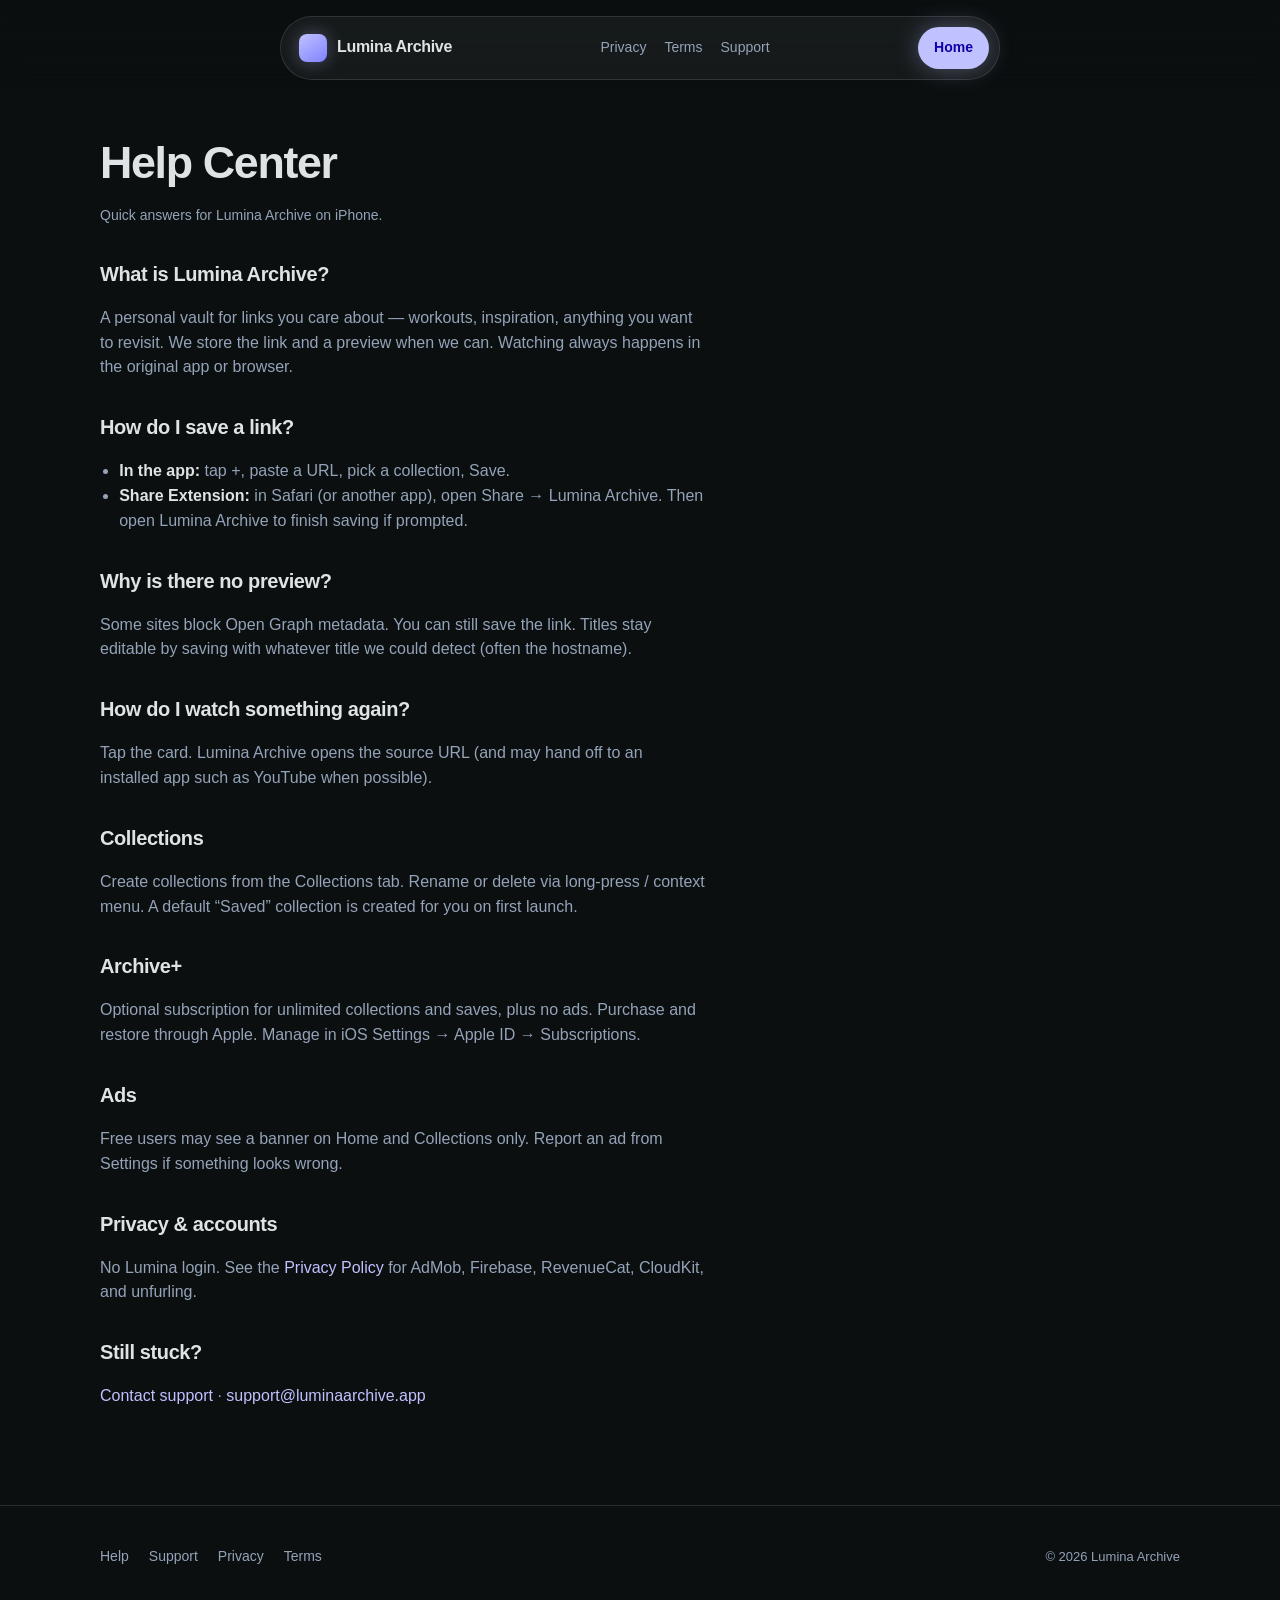
==== help/index.html @ 1142b21a "Add Lumina Archive marketing and legal static site. Minimal dark landing page plus help, privacy, te" ====
<!DOCTYPE html>
<html lang="en">
<head>
  <meta charset="utf-8" />
  <meta name="viewport" content="width=device-width, initial-scale=1" />
  <title>Help — Lumina Archive</title>
  <meta name="description" content="Help for Lumina Archive: save links, collections, Share Extension, Archive+, and opening sources." />
  <meta name="theme-color" content="#0b0f10" />
  <link rel="stylesheet" href="/css/site.css" />
</head>
<body>
  <header class="site-header">
    <nav class="navpill" aria-label="Primary">
      <a class="brand" href="/">
        <span class="brand-mark" aria-hidden="true"></span>
        Lumina Archive
      </a>
      <div class="nav-links">
        <a href="/privacy/">Privacy</a>
        <a href="/terms/">Terms</a>
        <a href="/support/">Support</a>
      </div>
      <a class="btn btn-primary btn-nav" href="/">Home</a>
    </nav>
  </header>

  <main class="page wrap">
    <h1>Help Center</h1>
    <p class="page-meta">Quick answers for Lumina Archive on iPhone.</p>

    <div class="prose">
      <h2>What is Lumina Archive?</h2>
      <p>A personal vault for links you care about — workouts, inspiration, anything you want to revisit. We store the link and a preview when we can. Watching always happens in the original app or browser.</p>

      <h2>How do I save a link?</h2>
      <ul>
        <li><strong>In the app:</strong> tap +, paste a URL, pick a collection, Save.</li>
        <li><strong>Share Extension:</strong> in Safari (or another app), open Share → Lumina Archive. Then open Lumina Archive to finish saving if prompted.</li>
      </ul>

      <h2>Why is there no preview?</h2>
      <p>Some sites block Open Graph metadata. You can still save the link. Titles stay editable by saving with whatever title we could detect (often the hostname).</p>

      <h2>How do I watch something again?</h2>
      <p>Tap the card. Lumina Archive opens the source URL (and may hand off to an installed app such as YouTube when possible).</p>

      <h2>Collections</h2>
      <p>Create collections from the Collections tab. Rename or delete via long-press / context menu. A default “Saved” collection is created for you on first launch.</p>

      <h2>Archive+</h2>
      <p>Optional subscription for unlimited collections and saves, plus no ads. Purchase and restore through Apple. Manage in iOS Settings → Apple ID → Subscriptions.</p>

      <h2>Ads</h2>
      <p>Free users may see a banner on Home and Collections only. Report an ad from Settings if something looks wrong.</p>

      <h2>Privacy &amp; accounts</h2>
      <p>No Lumina login. See the <a href="/privacy/">Privacy Policy</a> for AdMob, Firebase, RevenueCat, CloudKit, and unfurling.</p>

      <h2>Still stuck?</h2>
      <p><a href="/support/">Contact support</a> · <a href="mailto:support@luminaarchive.app">support@luminaarchive.app</a></p>
    </div>
  </main>

  <footer class="site-footer">
    <div class="wrap footer-inner">
      <nav class="footer-links" aria-label="Footer">
        <a href="/help/">Help</a>
        <a href="/support/">Support</a>
        <a href="/privacy/">Privacy</a>
        <a href="/terms/">Terms</a>
      </nav>
      <p class="footer-copy">© <span id="y"></span> Lumina Archive</p>
    </div>
  </footer>
  <script>document.getElementById("y").textContent = new Date().getFullYear();</script>
</body>
</html>
---- css/site.css ----
/* Lumina Archive — marketing site
   Inspired by tryclucky.com structure: bold hero, pill nav, tight feature grid.
   Brand: dark digital vault from Lumina Stitch tokens. */

:root {
  --bg: #0b0f10;
  --bg-elevated: #191c1e;
  --surface: #1d2022;
  --surface-high: #272a2c;
  --text: #e0e3e5;
  --text-muted: #94a3b8;
  --primary: #c0c1ff;
  --primary-strong: #8083ff;
  --on-primary: #1000a9;
  --outline: rgba(255, 255, 255, 0.12);
  --radius: 20px;
  --radius-pill: 999px;
  --max: 1080px;
  --font: -apple-system, BlinkMacSystemFont, "SF Pro Text", "Segoe UI", Roboto, Helvetica, Arial, sans-serif;
}

*,
*::before,
*::after {
  box-sizing: border-box;
}

html {
  scroll-behavior: smooth;
}

body {
  margin: 0;
  font-family: var(--font);
  background: var(--bg);
  color: var(--text);
  line-height: 1.55;
  -webkit-font-smoothing: antialiased;
}

a {
  color: var(--primary);
  text-decoration: none;
}

a:hover {
  text-decoration: underline;
}

img {
  max-width: 100%;
  display: block;
}

.wrap {
  width: min(100% - 40px, var(--max));
  margin-inline: auto;
}

/* Nav — Clucky-style floating pill */
.site-header {
  position: sticky;
  top: 0;
  z-index: 40;
  padding: 16px 0 8px;
  background: linear-gradient(to bottom, rgba(11, 15, 16, 0.96), rgba(11, 15, 16, 0.75), transparent);
  backdrop-filter: blur(12px);
}

.navpill {
  display: flex;
  align-items: center;
  justify-content: space-between;
  gap: 16px;
  width: min(100% - 24px, 720px);
  margin: 0 auto;
  padding: 10px 10px 10px 18px;
  background: rgba(255, 255, 255, 0.05);
  border: 1px solid var(--outline);
  border-radius: var(--radius-pill);
  backdrop-filter: blur(20px);
}

.brand {
  display: inline-flex;
  align-items: center;
  gap: 10px;
  color: var(--text);
  font-weight: 700;
  letter-spacing: -0.02em;
  text-decoration: none;
}

.brand:hover {
  text-decoration: none;
  opacity: 0.9;
}

.brand-mark {
  width: 28px;
  height: 28px;
  border-radius: 8px;
  background: linear-gradient(145deg, var(--primary), var(--primary-strong));
  box-shadow: 0 0 18px rgba(192, 193, 255, 0.35);
}

.nav-links {
  display: none;
  gap: 18px;
  font-size: 14px;
}

.nav-links a {
  color: var(--text-muted);
  text-decoration: none;
}

.nav-links a:hover {
  color: var(--text);
}

.btn {
  display: inline-flex;
  align-items: center;
  justify-content: center;
  gap: 8px;
  padding: 12px 20px;
  border-radius: var(--radius-pill);
  font-weight: 600;
  font-size: 15px;
  border: none;
  cursor: pointer;
  text-decoration: none;
  transition: transform 0.15s ease, opacity 0.15s ease;
}

.btn:hover {
  text-decoration: none;
  transform: translateY(-1px);
}

.btn-primary {
  background: var(--primary);
  color: var(--on-primary);
  box-shadow: 0 0 24px rgba(192, 193, 255, 0.35);
}

.btn-ghost {
  background: transparent;
  color: var(--text);
  border: 1px solid var(--outline);
}

.btn-nav {
  padding: 10px 16px;
  font-size: 14px;
}

/* Hero */
.hero {
  padding: 72px 0 48px;
  text-align: center;
}

.eyebrow {
  display: inline-flex;
  align-items: center;
  gap: 8px;
  margin: 0 0 20px;
  padding: 6px 12px;
  border-radius: var(--radius-pill);
  background: rgba(192, 193, 255, 0.1);
  color: var(--primary);
  font-size: 13px;
  font-weight: 600;
  letter-spacing: 0.02em;
}

.hero h1 {
  margin: 0 auto 18px;
  max-width: 16ch;
  font-size: clamp(2.4rem, 7vw, 4.2rem);
  line-height: 1.05;
  letter-spacing: -0.04em;
  font-weight: 800;
}

.hero h1 .accent {
  color: var(--primary);
}

.hero-lead {
  margin: 0 auto 28px;
  max-width: 38ch;
  color: var(--text-muted);
  font-size: clamp(1.05rem, 2.4vw, 1.25rem);
}

.hero-actions {
  display: flex;
  flex-wrap: wrap;
  gap: 12px;
  justify-content: center;
}

.hero-note {
  margin: 18px 0 0;
  color: var(--text-muted);
  font-size: 13px;
}

/* Feature grid */
.section {
  padding: 56px 0;
}

.section-title {
  margin: 0 0 12px;
  font-size: clamp(1.6rem, 4vw, 2.2rem);
  letter-spacing: -0.03em;
  text-align: center;
}

.section-lead {
  margin: 0 auto 36px;
  max-width: 42ch;
  text-align: center;
  color: var(--text-muted);
}

.grid {
  display: grid;
  gap: 16px;
  grid-template-columns: 1fr;
}

.card {
  padding: 24px;
  background: var(--surface);
  border: 1px solid var(--outline);
  border-radius: var(--radius);
}

.card h3 {
  margin: 0 0 8px;
  font-size: 1.15rem;
  letter-spacing: -0.02em;
}

.card p {
  margin: 0;
  color: var(--text-muted);
  font-size: 0.98rem;
}

.card-icon {
  display: inline-flex;
  align-items: center;
  justify-content: center;
  width: 40px;
  height: 40px;
  margin-bottom: 14px;
  border-radius: 12px;
  background: rgba(192, 193, 255, 0.12);
  color: var(--primary);
  font-size: 18px;
}

/* Trust strip */
.trust {
  margin: 24px 0 0;
  padding: 20px 24px;
  border-radius: var(--radius);
  border: 1px solid var(--outline);
  background: rgba(255, 255, 255, 0.03);
  text-align: center;
  color: var(--text-muted);
  font-size: 0.95rem;
}

/* Legal / help pages */
.page {
  padding: 40px 0 80px;
}

.page h1 {
  margin: 0 0 8px;
  font-size: clamp(2rem, 5vw, 2.8rem);
  letter-spacing: -0.03em;
}

.page-meta {
  margin: 0 0 32px;
  color: var(--text-muted);
  font-size: 14px;
}

.prose {
  max-width: 68ch;
}

.prose h2 {
  margin: 2rem 0 0.75rem;
  font-size: 1.25rem;
  letter-spacing: -0.02em;
}

.prose h3 {
  margin: 1.5rem 0 0.5rem;
  font-size: 1.05rem;
}

.prose p,
.prose li {
  color: var(--text-muted);
}

.prose ul {
  padding-left: 1.2rem;
}

.prose strong {
  color: var(--text);
}

/* Footer */
.site-footer {
  padding: 40px 0 56px;
  border-top: 1px solid var(--outline);
}

.footer-inner {
  display: flex;
  flex-direction: column;
  gap: 20px;
}

.footer-links {
  display: flex;
  flex-wrap: wrap;
  gap: 14px 20px;
  font-size: 14px;
}

.footer-links a {
  color: var(--text-muted);
}

.footer-copy {
  margin: 0;
  color: var(--text-muted);
  font-size: 13px;
}

@media (min-width: 720px) {
  .nav-links {
    display: flex;
  }

  .grid {
    grid-template-columns: repeat(3, 1fr);
  }

  .footer-inner {
    flex-direction: row;
    justify-content: space-between;
    align-items: center;
  }
}
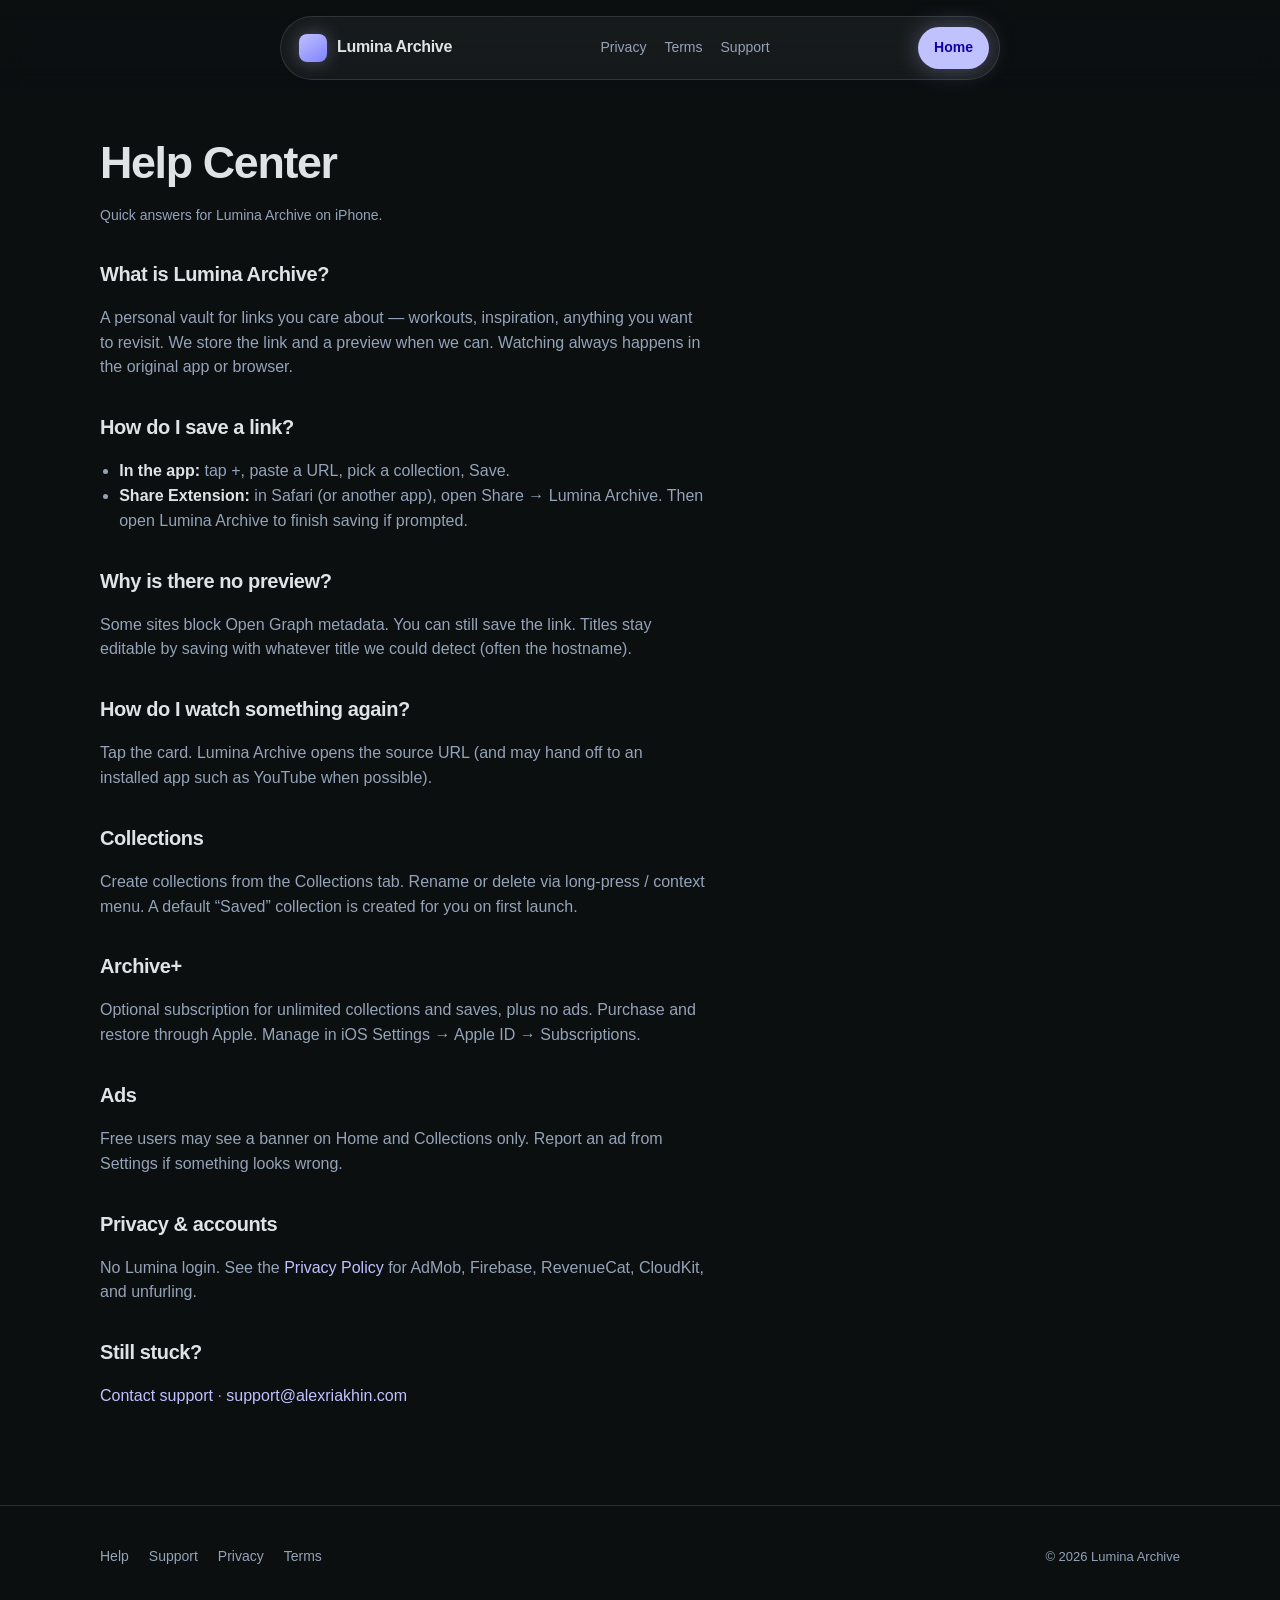
==== commit 7bc5ca52: "Use support@alexriakhin.com as the support address. Co-authored-by: Cursor <cursoragent@cursor.com>" ====
--- a/help/index.html
+++ b/help/index.html
@@ -6,21 +6,21 @@
   <title>Help — Lumina Archive</title>
   <meta name="description" content="Help for Lumina Archive: save links, collections, Share Extension, Archive+, and opening sources." />
   <meta name="theme-color" content="#0b0f10" />
-  <link rel="stylesheet" href="/css/site.css" />
+  <link rel="stylesheet" href="../css/site.css" />
 </head>
 <body>
   <header class="site-header">
     <nav class="navpill" aria-label="Primary">
-      <a class="brand" href="/">
+      <a class="brand" href="../">
         <span class="brand-mark" aria-hidden="true"></span>
         Lumina Archive
       </a>
       <div class="nav-links">
-        <a href="/privacy/">Privacy</a>
-        <a href="/terms/">Terms</a>
-        <a href="/support/">Support</a>
+        <a href="../privacy/">Privacy</a>
+        <a href="../terms/">Terms</a>
+        <a href="../support/">Support</a>
       </div>
-      <a class="btn btn-primary btn-nav" href="/">Home</a>
+      <a class="btn btn-primary btn-nav" href="../">Home</a>
     </nav>
   </header>
 
@@ -54,20 +54,20 @@
       <p>Free users may see a banner on Home and Collections only. Report an ad from Settings if something looks wrong.</p>
 
       <h2>Privacy &amp; accounts</h2>
-      <p>No Lumina login. See the <a href="/privacy/">Privacy Policy</a> for AdMob, Firebase, RevenueCat, CloudKit, and unfurling.</p>
+      <p>No Lumina login. See the <a href="../privacy/">Privacy Policy</a> for AdMob, Firebase, RevenueCat, CloudKit, and unfurling.</p>
 
       <h2>Still stuck?</h2>
-      <p><a href="/support/">Contact support</a> · <a href="mailto:support@luminaarchive.app">support@luminaarchive.app</a></p>
+      <p><a href="../support/">Contact support</a> · <a href="mailto:support@alexriakhin.com">support@alexriakhin.com</a></p>
     </div>
   </main>
 
   <footer class="site-footer">
     <div class="wrap footer-inner">
       <nav class="footer-links" aria-label="Footer">
-        <a href="/help/">Help</a>
-        <a href="/support/">Support</a>
-        <a href="/privacy/">Privacy</a>
-        <a href="/terms/">Terms</a>
+        <a href="../help/">Help</a>
+        <a href="../support/">Support</a>
+        <a href="../privacy/">Privacy</a>
+        <a href="../terms/">Terms</a>
       </nav>
       <p class="footer-copy">© <span id="y"></span> Lumina Archive</p>
     </div>
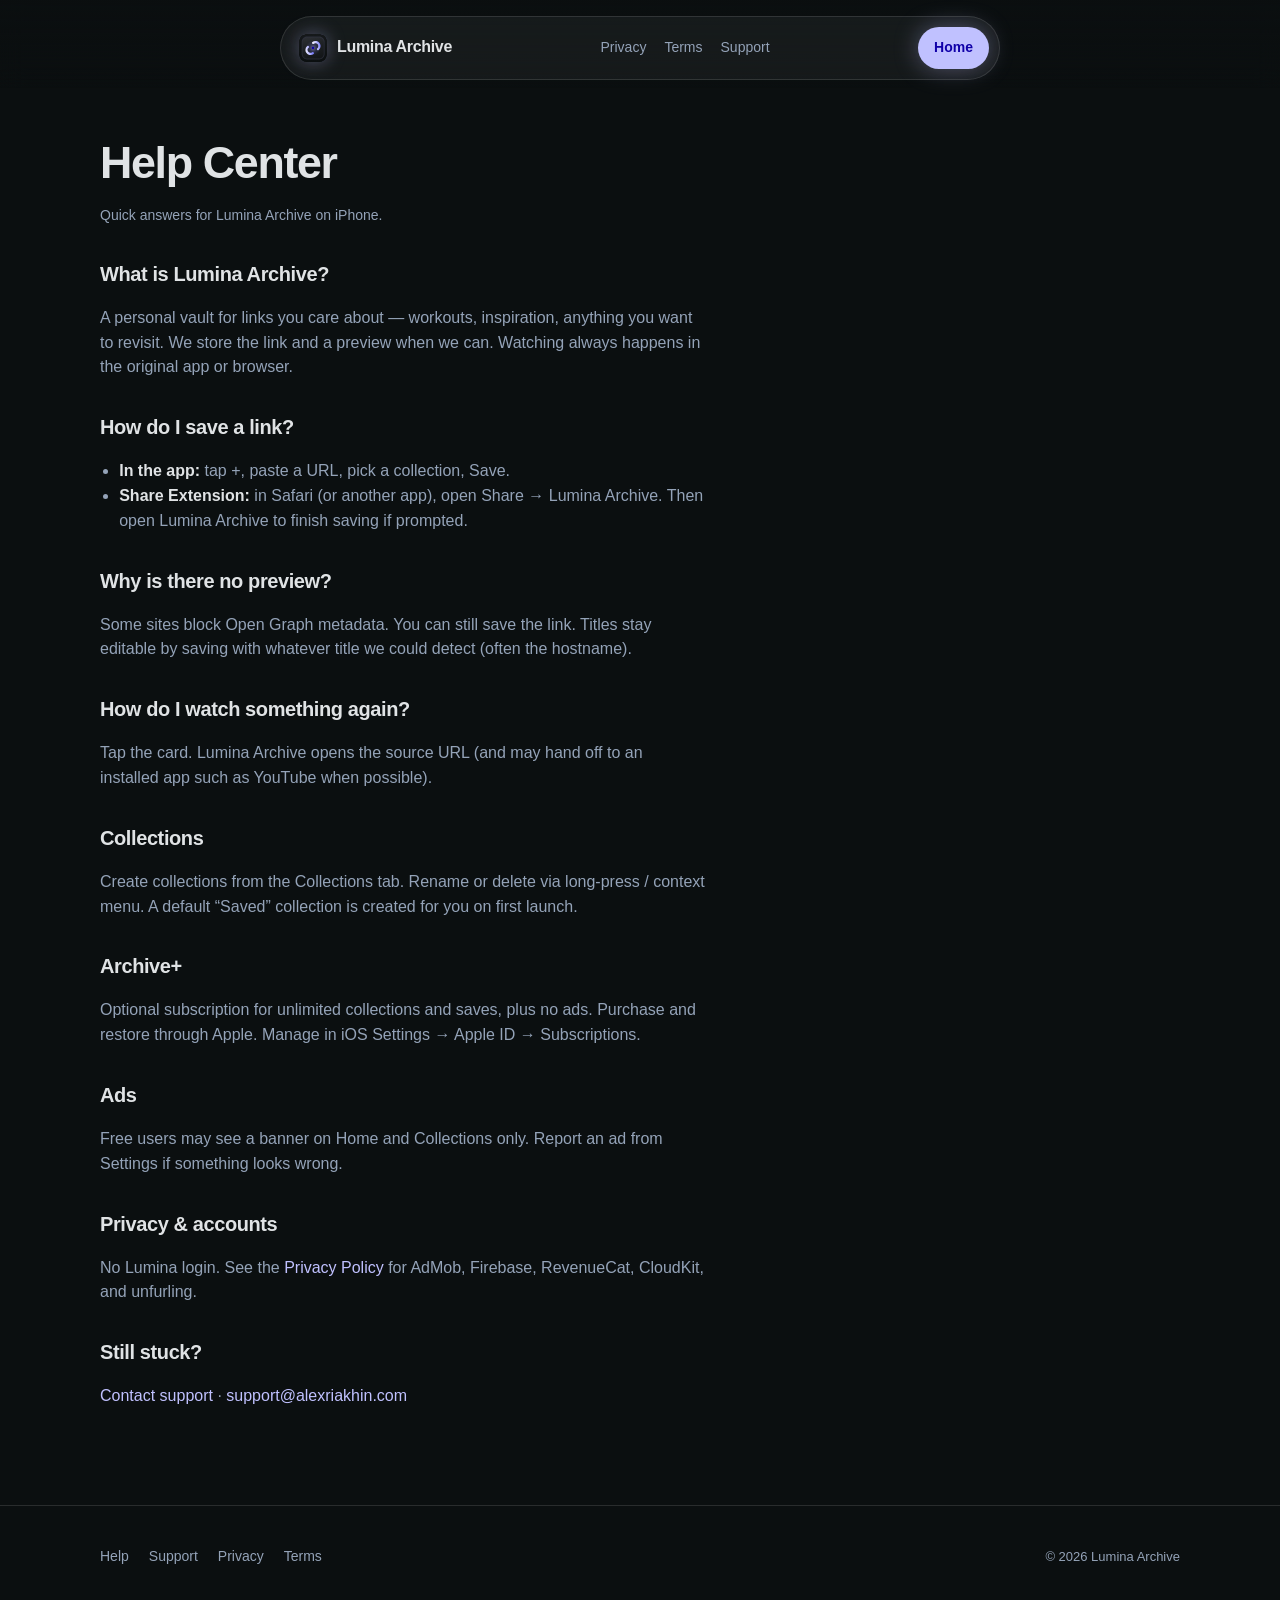
==== commit 87d269bf: "Add RealFaviconGenerator favicon set for GitHub Pages. Wire icons and webmanifest on all pages; bran" ====
--- a/help/index.html
+++ b/help/index.html
@@ -6,6 +6,11 @@
   <title>Help — Lumina Archive</title>
   <meta name="description" content="Help for Lumina Archive: save links, collections, Share Extension, Archive+, and opening sources." />
   <meta name="theme-color" content="#0b0f10" />
+  <link rel="icon" type="image/png" href="../favicon-96x96.png" sizes="96x96" />
+  <link rel="icon" type="image/svg+xml" href="../favicon.svg" />
+  <link rel="shortcut icon" href="../favicon.ico" />
+  <link rel="apple-touch-icon" sizes="180x180" href="../apple-touch-icon.png" />
+  <link rel="manifest" href="../site.webmanifest" />
   <link rel="stylesheet" href="../css/site.css" />
 </head>
 <body>
--- a/css/site.css
+++ b/css/site.css
@@ -100,7 +100,9 @@
   width: 28px;
   height: 28px;
   border-radius: 8px;
-  background: linear-gradient(145deg, var(--primary), var(--primary-strong));
+  background:
+    url("../favicon.svg") center / cover no-repeat,
+    linear-gradient(145deg, var(--primary), var(--primary-strong));
   box-shadow: 0 0 18px rgba(192, 193, 255, 0.35);
 }
 
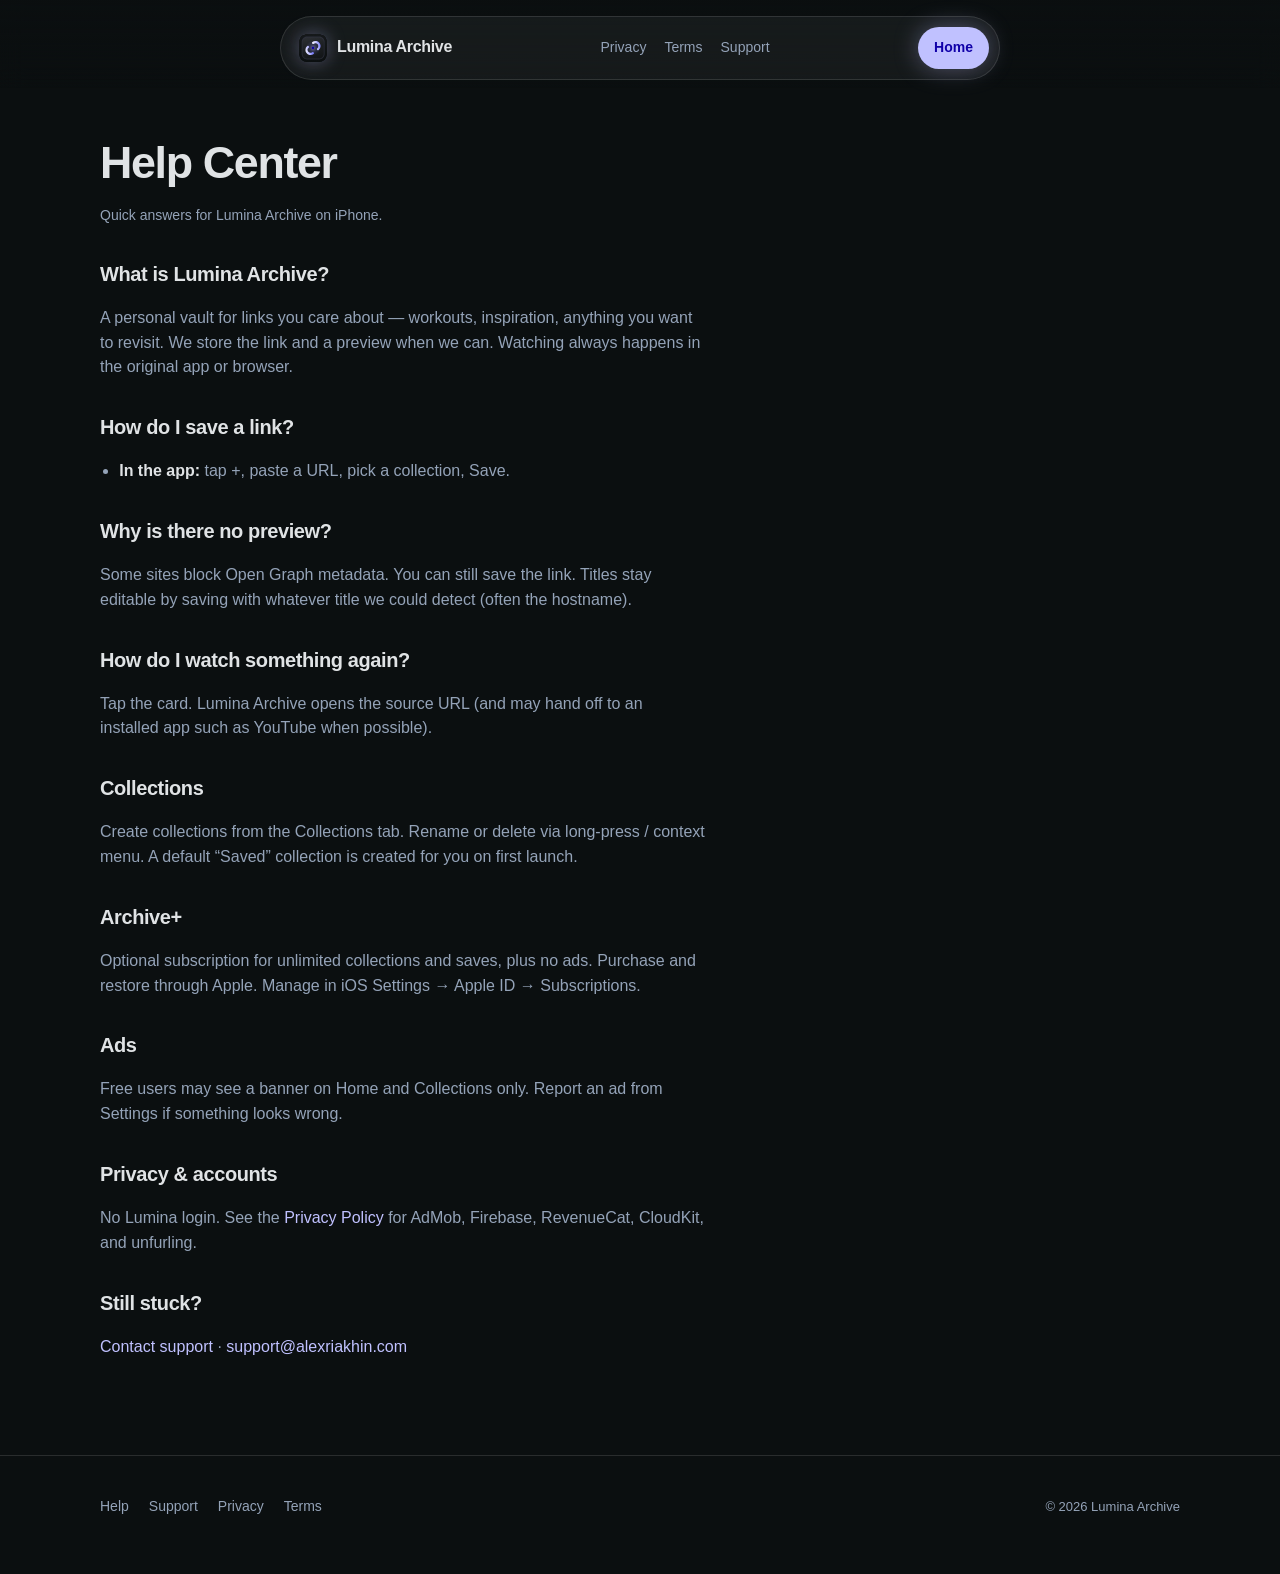
==== commit 762eefb2: "Remove Share Extension copy from marketing pages for v1.0. Landing, help, and privacy now describe i" ====
--- a/help/index.html
+++ b/help/index.html
@@ -4,7 +4,7 @@
   <meta charset="utf-8" />
   <meta name="viewport" content="width=device-width, initial-scale=1" />
   <title>Help — Lumina Archive</title>
-  <meta name="description" content="Help for Lumina Archive: save links, collections, Share Extension, Archive+, and opening sources." />
+  <meta name="description" content="Help for Lumina Archive: save links, collections, Archive+, and opening sources." />
   <meta name="theme-color" content="#0b0f10" />
   <link rel="icon" type="image/png" href="../favicon-96x96.png" sizes="96x96" />
   <link rel="icon" type="image/svg+xml" href="../favicon.svg" />
@@ -40,7 +40,6 @@
       <h2>How do I save a link?</h2>
       <ul>
         <li><strong>In the app:</strong> tap +, paste a URL, pick a collection, Save.</li>
-        <li><strong>Share Extension:</strong> in Safari (or another app), open Share → Lumina Archive. Then open Lumina Archive to finish saving if prompted.</li>
       </ul>
 
       <h2>Why is there no preview?</h2>
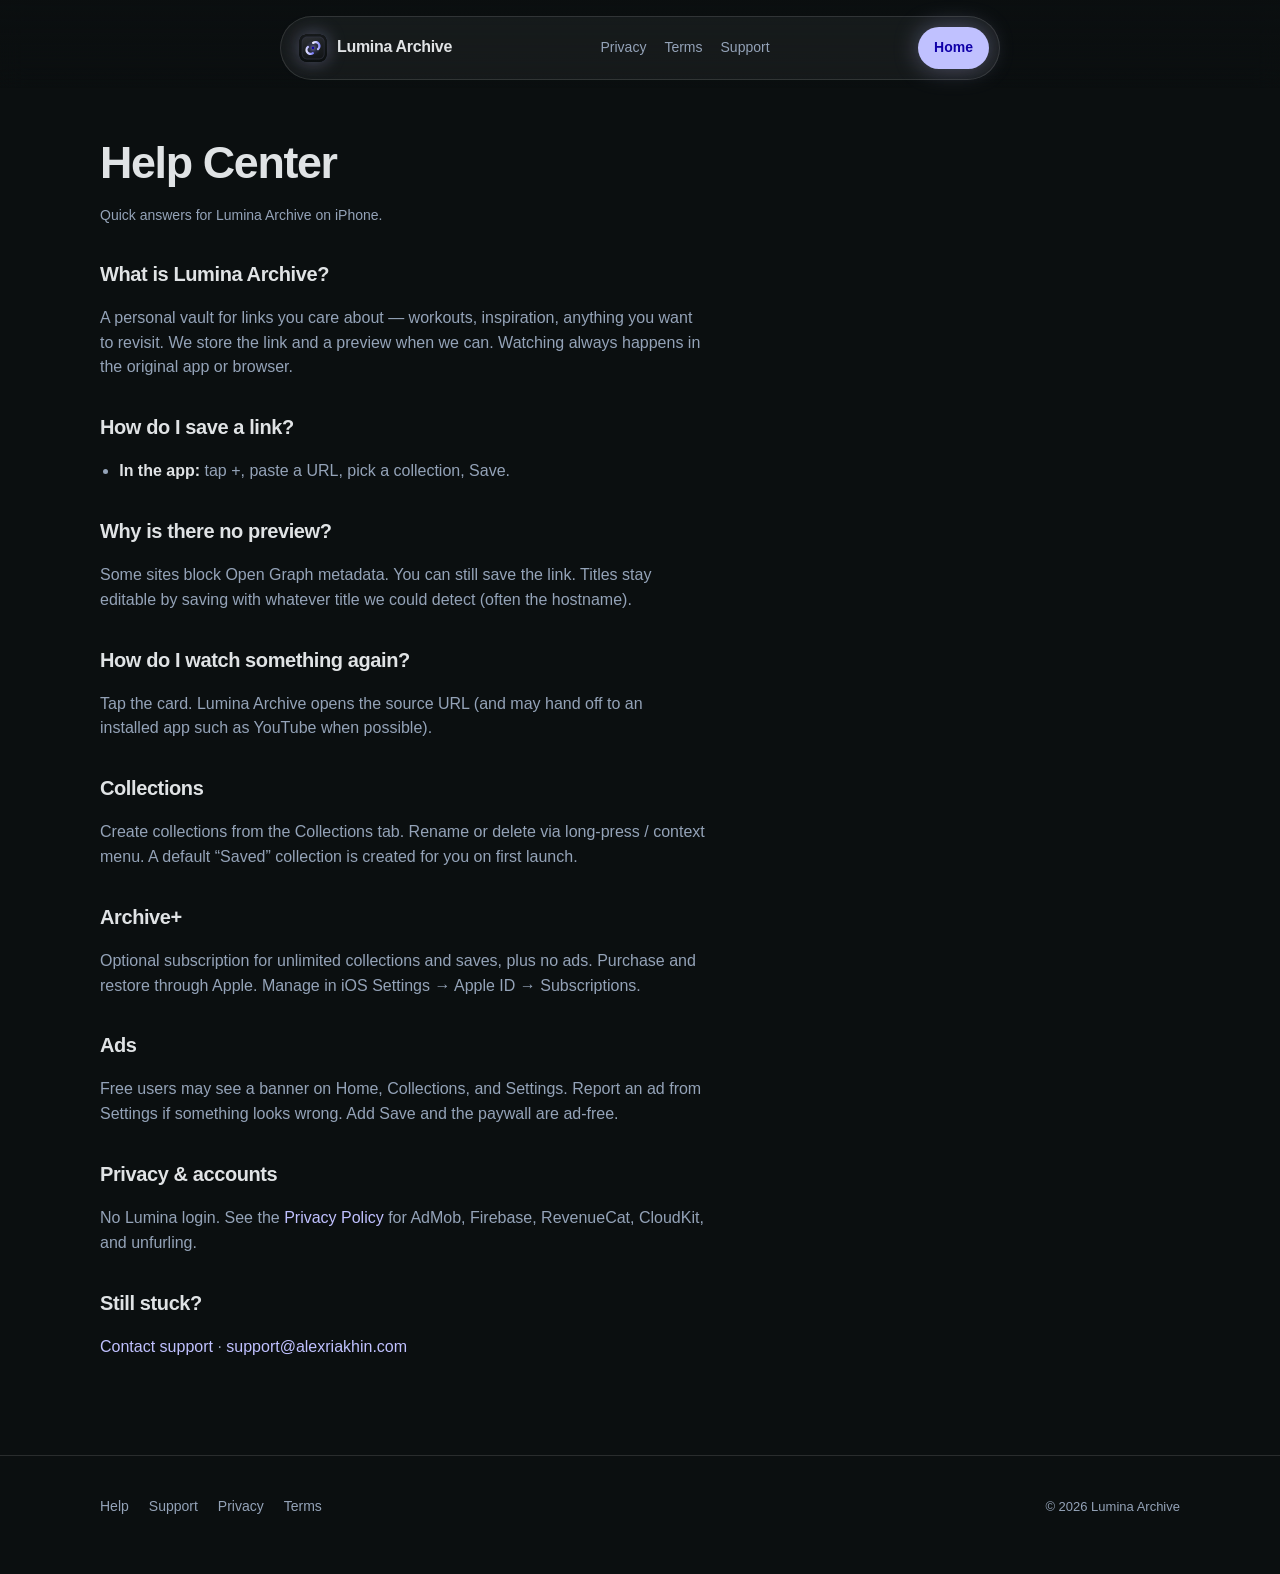
==== commit c5b2cbc4: "Document AdMob banners on Home, Collections, and Settings. Co-authored-by: Cursor <cursoragent@curso" ====
--- a/help/index.html
+++ b/help/index.html
@@ -55,7 +55,7 @@
       <p>Optional subscription for unlimited collections and saves, plus no ads. Purchase and restore through Apple. Manage in iOS Settings → Apple ID → Subscriptions.</p>
 
       <h2>Ads</h2>
-      <p>Free users may see a banner on Home and Collections only. Report an ad from Settings if something looks wrong.</p>
+      <p>Free users may see a banner on Home, Collections, and Settings. Report an ad from Settings if something looks wrong. Add Save and the paywall are ad-free.</p>
 
       <h2>Privacy &amp; accounts</h2>
       <p>No Lumina login. See the <a href="../privacy/">Privacy Policy</a> for AdMob, Firebase, RevenueCat, CloudKit, and unfurling.</p>
